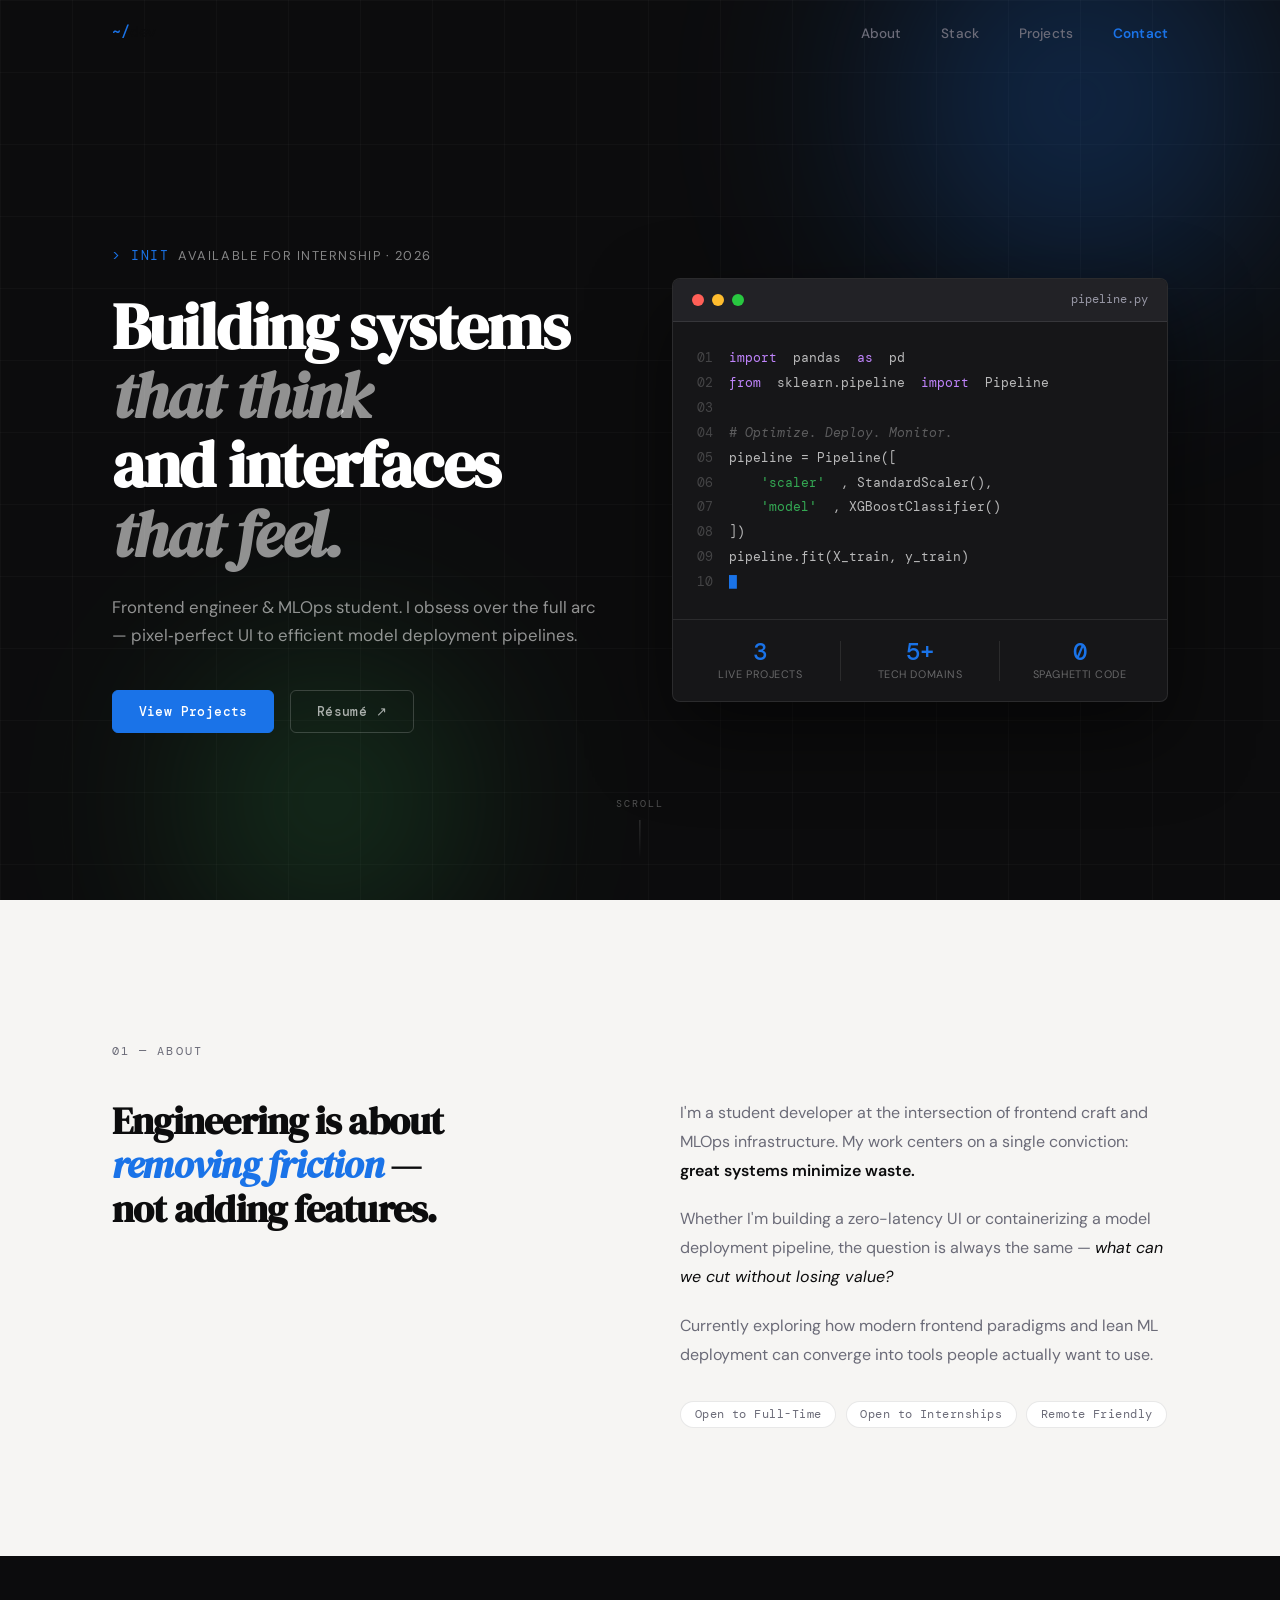
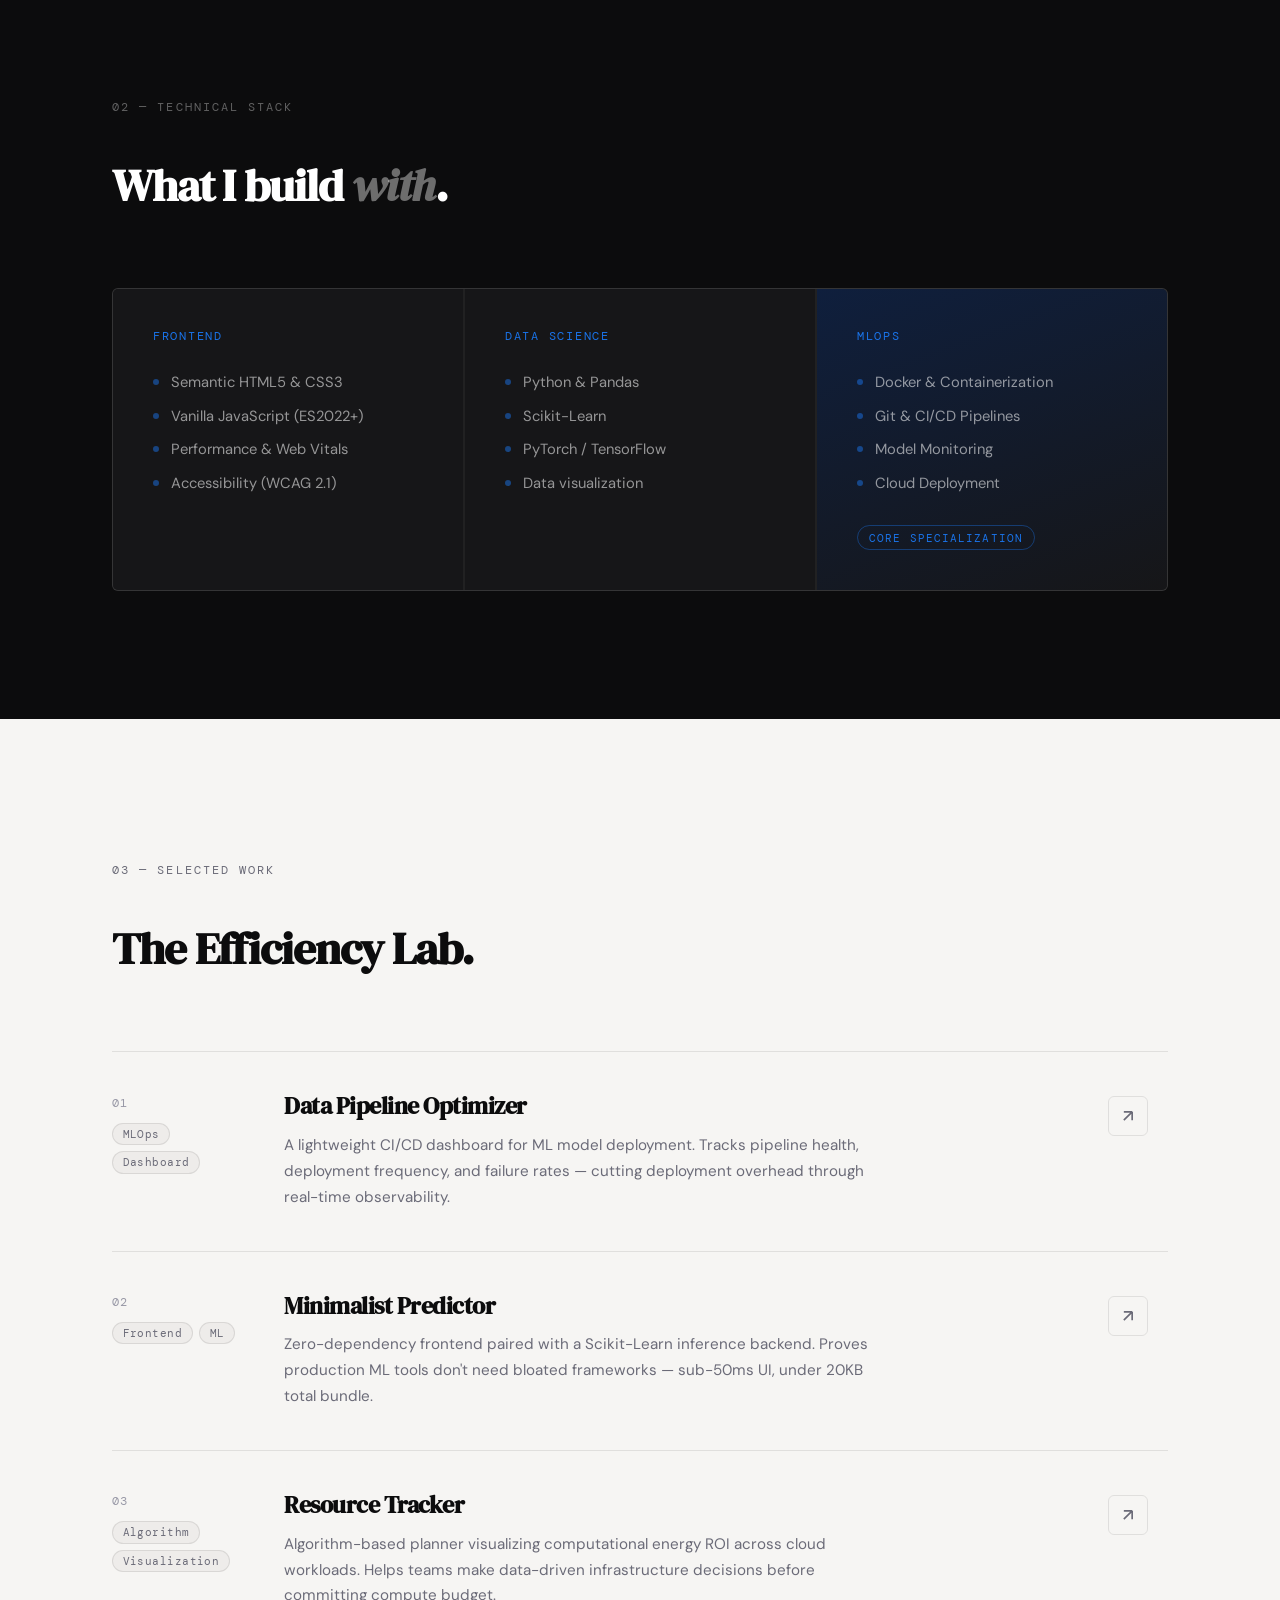
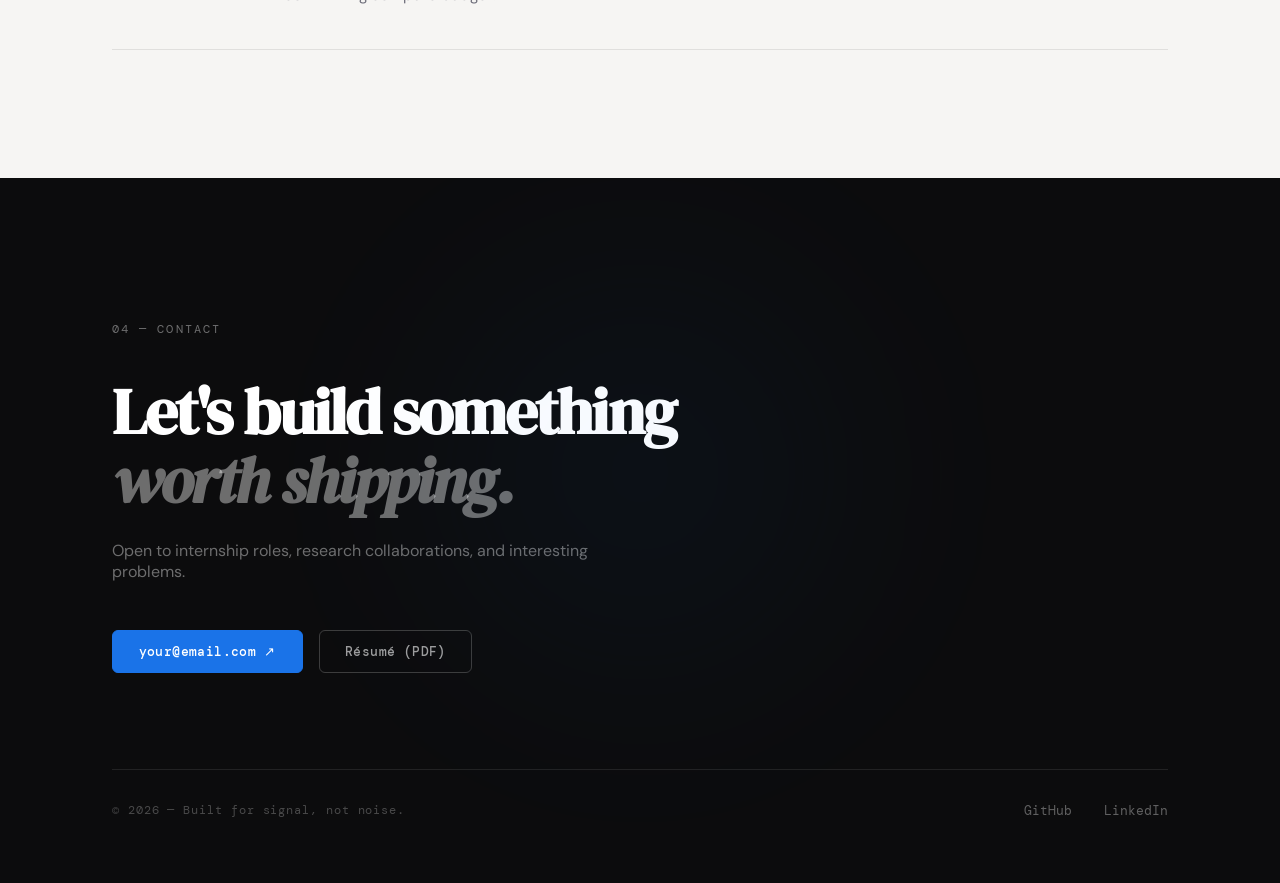
==== index.html @ 53b0d166 "ft: Perosnal PortFolio" ====
<!DOCTYPE html>
<html lang="en">
<head>
    <meta charset="UTF-8">
    <meta name="viewport" content="width=device-width, initial-scale=1.0">
    <title>Portfolio — Frontend & MLOps Engineer</title>
    <link rel="preconnect" href="https://fonts.googleapis.com">
    <link rel="preconnect" href="https://fonts.gstatic.com" crossorigin>
    <link href="https://fonts.googleapis.com/css2?family=DM+Serif+Display:ital@0;1&family=DM+Mono:wght@300;400;500&family=DM+Sans:wght@300;400;500;600&display=swap" rel="stylesheet">
    <link rel="stylesheet" href="portfolio.css">
</head>
<body>

    <!-- NAV -->
    <nav id="nav">
        <div class="nav-inner">
            <a href="#home" class="nav-logo"><span class="mono">~/</span>dev</a>
            <ul class="nav-links">
                <li><a href="#about" class="nav-link">About</a></li>
                <li><a href="#stack" class="nav-link">Stack</a></li>
                <li><a href="#projects" class="nav-link">Projects</a></li>
                <li><a href="#contact" class="nav-link cta-link">Contact</a></li>
            </ul>
            <button class="burger" id="burger" aria-label="Menu">
                <span></span><span></span>
            </button>
        </div>
    </nav>

    <!-- HERO -->
    <section id="home" class="hero">
        <div class="hero-bg">
            <div class="grid-overlay"></div>
            <div class="blob blob-1"></div>
            <div class="blob blob-2"></div>
        </div>

        <div class="hero-inner">
            <div class="hero-text">
                <p class="hero-eyebrow fade-up" style="--delay:0s"><span class="mono accent">&gt; init</span> &nbsp;Available for internship · 2026</p>
                <h1 class="hero-title fade-up" style="--delay:.1s">
                    Building systems<br>
                    <em>that think</em><br>
                    and interfaces<br>
                    <em>that feel.</em>
                </h1>
                <p class="hero-sub fade-up" style="--delay:.22s">
                    Frontend engineer & MLOps student. I obsess over the full arc — pixel‑perfect UI to efficient model deployment pipelines.
                </p>
                <div class="hero-actions fade-up" style="--delay:.34s">
                    <a href="#projects" class="btn-primary">View Projects</a>
                    <a href="resume.pdf" class="btn-ghost" target="_blank">Résumé ↗</a>
                </div>
            </div>

            <div class="hero-card fade-up" style="--delay:.28s">
                <div class="terminal">
                    <div class="terminal-bar">
                        <span class="dot red"></span>
                        <span class="dot yellow"></span>
                        <span class="dot green"></span>
                        <span class="terminal-title mono">pipeline.py</span>
                    </div>
                    <div class="terminal-body mono" id="terminal-body">
                        <div class="t-line"><span class="t-dim">01</span> <span class="t-kw">import</span> pandas <span class="t-kw">as</span> pd</div>
                        <div class="t-line"><span class="t-dim">02</span> <span class="t-kw">from</span> sklearn.pipeline <span class="t-kw">import</span> Pipeline</div>
                        <div class="t-line"><span class="t-dim">03</span> </div>
                        <div class="t-line"><span class="t-dim">04</span> <span class="t-comment"># Optimize. Deploy. Monitor.</span></div>
                        <div class="t-line"><span class="t-dim">05</span> pipeline = Pipeline([</div>
                        <div class="t-line"><span class="t-dim">06</span> &nbsp;&nbsp;<span class="t-str">'scaler'</span>, StandardScaler(),</div>
                        <div class="t-line"><span class="t-dim">07</span> &nbsp;&nbsp;<span class="t-str">'model'</span>, XGBoostClassifier()</div>
                        <div class="t-line"><span class="t-dim">08</span> ])</div>
                        <div class="t-line"><span class="t-dim">09</span> pipeline.fit(X_train, y_train)</div>
                        <div class="t-line t-cursor"><span class="t-dim">10</span> <span class="cursor-block">█</span></div>
                    </div>
                </div>

                <div class="stat-strip">
                    <div class="stat">
                        <span class="stat-n accent mono">3</span>
                        <span class="stat-l">Live Projects</span>
                    </div>
                    <div class="stat-div"></div>
                    <div class="stat">
                        <span class="stat-n accent mono">5+</span>
                        <span class="stat-l">Tech Domains</span>
                    </div>
                    <div class="stat-div"></div>
                    <div class="stat">
                        <span class="stat-n accent mono">0</span>
                        <span class="stat-l">Spaghetti Code</span>
                    </div>
                </div>
            </div>
        </div>

        <div class="scroll-cue">
            <span class="mono">scroll</span>
            <div class="scroll-line"></div>
        </div>
    </section>

    <!-- ABOUT -->
    <section id="about" class="about">
        <div class="container">
            <div class="section-label mono">01 &mdash; about</div>
            <div class="about-grid">
                <div class="about-headline">
                    <h2>Engineering is about<br><em>removing friction</em> —<br>not adding features.</h2>
                </div>
                <div class="about-body">
                    <p>
                        I'm a student developer at the intersection of frontend craft and MLOps infrastructure. My work centers on a single conviction: <strong>great systems minimize waste.</strong>
                    </p>
                    <p>
                        Whether I'm building a zero-latency UI or containerizing a model deployment pipeline, the question is always the same — <em>what can we cut without losing value?</em>
                    </p>
                    <p>
                        Currently exploring how modern frontend paradigms and lean ML deployment can converge into tools people actually want to use.
                    </p>
                    <div class="about-tags">
                        <span class="chip">Open to Full-Time</span>
                        <span class="chip">Open to Internships</span>
                        <span class="chip">Remote Friendly</span>
                    </div>
                </div>
            </div>
        </div>
    </section>

    <!-- STACK -->
    <section id="stack" class="stack-section">
        <div class="container">
            <div class="section-label mono">02 &mdash; technical stack</div>
            <h2 class="section-title">What I build <em>with</em>.</h2>

            <div class="stack-grid">

                <div class="stack-col">
                    <div class="stack-header mono">Frontend</div>
                    <ul class="stack-list">
                        <li><span class="stack-dot"></span>Semantic HTML5 &amp; CSS3</li>
                        <li><span class="stack-dot"></span>Vanilla JavaScript (ES2022+)</li>
                        <li><span class="stack-dot"></span>Performance &amp; Web Vitals</li>
                        <li><span class="stack-dot"></span>Accessibility (WCAG 2.1)</li>
                    </ul>
                </div>

                <div class="stack-col">
                    <div class="stack-header mono">Data Science</div>
                    <ul class="stack-list">
                        <li><span class="stack-dot"></span>Python &amp; Pandas</li>
                        <li><span class="stack-dot"></span>Scikit-Learn</li>
                        <li><span class="stack-dot"></span>PyTorch / TensorFlow</li>
                        <li><span class="stack-dot"></span>Data visualization</li>
                    </ul>
                </div>

                <div class="stack-col stack-col--featured">
                    <div class="stack-header mono">MLOps</div>
                    <ul class="stack-list">
                        <li><span class="stack-dot"></span>Docker &amp; Containerization</li>
                        <li><span class="stack-dot"></span>Git &amp; CI/CD Pipelines</li>
                        <li><span class="stack-dot"></span>Model Monitoring</li>
                        <li><span class="stack-dot"></span>Cloud Deployment</li>
                    </ul>
                    <div class="stack-badge mono">Core Specialization</div>
                </div>

            </div>
        </div>
    </section>

    <!-- PROJECTS -->
    <section id="projects" class="projects-section">
        <div class="container">
            <div class="section-label mono">03 &mdash; selected work</div>
            <h2 class="section-title">The Efficiency Lab.</h2>

            <div class="projects-list">

                <article class="project-row" data-index="01">
                    <div class="project-meta">
                        <span class="project-num mono">01</span>
                        <div class="project-tags">
                            <span class="ptag">MLOps</span>
                            <span class="ptag">Dashboard</span>
                        </div>
                    </div>
                    <div class="project-body">
                        <h3>Data Pipeline Optimizer</h3>
                        <p>A lightweight CI/CD dashboard for ML model deployment. Tracks pipeline health, deployment frequency, and failure rates — cutting deployment overhead through real-time observability.</p>
                    </div>
                    <div class="project-links">
                        <a href="#" class="project-link" aria-label="View project">
                            <svg width="20" height="20" viewBox="0 0 24 24" fill="none" stroke="currentColor" stroke-width="2"><path d="M7 17L17 7M17 7H7M17 7V17"/></svg>
                        </a>
                    </div>
                </article>

                <article class="project-row" data-index="02">
                    <div class="project-meta">
                        <span class="project-num mono">02</span>
                        <div class="project-tags">
                            <span class="ptag">Frontend</span>
                            <span class="ptag">ML</span>
                        </div>
                    </div>
                    <div class="project-body">
                        <h3>Minimalist Predictor</h3>
                        <p>Zero-dependency frontend paired with a Scikit-Learn inference backend. Proves production ML tools don't need bloated frameworks — sub-50ms UI, under 20KB total bundle.</p>
                    </div>
                    <div class="project-links">
                        <a href="#" class="project-link" aria-label="View project">
                            <svg width="20" height="20" viewBox="0 0 24 24" fill="none" stroke="currentColor" stroke-width="2"><path d="M7 17L17 7M17 7H7M17 7V17"/></svg>
                        </a>
                    </div>
                </article>

                <article class="project-row" data-index="03">
                    <div class="project-meta">
                        <span class="project-num mono">03</span>
                        <div class="project-tags">
                            <span class="ptag">Algorithm</span>
                            <span class="ptag">Visualization</span>
                        </div>
                    </div>
                    <div class="project-body">
                        <h3>Resource Tracker</h3>
                        <p>Algorithm-based planner visualizing computational energy ROI across cloud workloads. Helps teams make data-driven infrastructure decisions before committing compute budget.</p>
                    </div>
                    <div class="project-links">
                        <a href="#" class="project-link" aria-label="View project">
                            <svg width="20" height="20" viewBox="0 0 24 24" fill="none" stroke="currentColor" stroke-width="2"><path d="M7 17L17 7M17 7H7M17 7V17"/></svg>
                        </a>
                    </div>
                </article>

            </div>
        </div>
    </section>

    <!-- CONTACT / FOOTER -->
    <footer id="contact" class="contact-section">
        <div class="contact-inner">
            <div class="contact-bg">
                <div class="blob blob-3"></div>
            </div>
            <div class="section-label mono" style="color: rgba(255,255,255,.4)">04 &mdash; contact</div>
            <h2 class="contact-title">Let's build something<br><em>worth shipping.</em></h2>
            <p class="contact-sub">Open to internship roles, research collaborations, and interesting problems.</p>
            <div class="contact-actions">
                <a href="mailto:your@email.com" class="btn-primary">your@email.com ↗</a>
                <a href="resume.pdf" target="_blank" class="btn-ghost-light">Résumé (PDF)</a>
            </div>
            <div class="footer-bar">
                <span class="mono footer-copy">&copy; 2026 — Built for signal, not noise.</span>
                <div class="social-links">
                    <a href="#" class="social-link">GitHub</a>
                    <a href="#" class="social-link">LinkedIn</a>
                </div>
            </div>
        </div>
    </footer>

    <script src="portfolio.js"></script>
</body>
</html>
---- portfolio.css ----
/* =============================================
   PORTFOLIO.CSS — Google Internship Grade
   DM Serif Display + DM Mono + DM Sans
   Dark/Light split · Precision Accents
   ============================================= */

@import url('https://fonts.googleapis.com/css2?family=DM+Serif+Display:ital@0;1&family=DM+Mono:wght@300;400;500&family=DM+Sans:wght@300;400;500;600&display=swap');

/* ---- TOKENS ---- */
:root {
    --ink:        #0c0c0d;
    --ink-2:      #161618;
    --ink-3:      #222226;
    --muted:      #6b6b78;
    --muted-2:    #9898a6;
    --paper:      #f6f5f3;
    --paper-2:    #eeecea;
    --white:      #ffffff;
    --accent:     #1a73e8;   /* Google Blue */
    --accent-dim: rgba(26, 115, 232, .12);
    --accent-2:   #34a853;   /* Google Green — secondary */
    --border:     rgba(0,0,0,.09);
    --border-d:   rgba(255,255,255,.09);

    --sans:  'DM Sans', sans-serif;
    --serif: 'DM Serif Display', serif;
    --mono:  'DM Mono', monospace;

    --ease: cubic-bezier(0.22, 1, 0.36, 1);
    --r: 6px;
}

/* ---- RESET ---- */
*, *::before, *::after { margin:0; padding:0; box-sizing:border-box; }
html { scroll-behavior: smooth; font-size: 16px; }
body {
    font-family: var(--sans);
    background: var(--paper);
    color: var(--ink);
    -webkit-font-smoothing: antialiased;
    overflow-x: hidden;
}
a { text-decoration: none; color: inherit; }
ul { list-style: none; }
img { display: block; max-width: 100%; }

/* ---- UTILS ---- */
.mono { font-family: var(--mono); }
.accent { color: var(--accent); }
.container {
    max-width: 1120px;
    margin: 0 auto;
    padding: 0 2rem;
}
.section-label {
    font-size: .72rem;
    letter-spacing: .18em;
    text-transform: uppercase;
    color: var(--muted);
    margin-bottom: 2.5rem;
}

/* ---- FADE-UP ANIMATION ---- */
.fade-up {
    opacity: 0;
    transform: translateY(28px);
    animation: fadeUp .7s var(--ease) forwards;
    animation-delay: var(--delay, 0s);
}
@keyframes fadeUp {
    to { opacity: 1; transform: translateY(0); }
}

/* ---- NAV ---- */
#nav {
    position: fixed;
    top: 0; left: 0; right: 0;
    z-index: 200;
    transition: background .3s var(--ease), box-shadow .3s var(--ease);
}
#nav.scrolled {
    background: rgba(246, 245, 243, .92);
    backdrop-filter: blur(14px);
    -webkit-backdrop-filter: blur(14px);
    box-shadow: 0 1px 0 var(--border);
}
.nav-inner {
    max-width: 1120px;
    margin: 0 auto;
    padding: 0 2rem;
    height: 64px;
    display: flex;
    align-items: center;
    justify-content: space-between;
}
.nav-logo {
    font-family: var(--mono);
    font-size: .95rem;
    font-weight: 500;
    color: var(--ink);
    letter-spacing: -.01em;
}
.nav-logo .mono { color: var(--accent); }
.nav-links {
    display: flex;
    gap: 2.5rem;
    align-items: center;
}
.nav-link {
    font-size: .85rem;
    font-weight: 500;
    color: var(--muted);
    letter-spacing: .01em;
    transition: color .25s;
    position: relative;
}
.nav-link::after {
    content: '';
    position: absolute;
    bottom: -3px; left: 0;
    width: 0; height: 1.5px;
    background: var(--accent);
    transition: width .3s var(--ease);
}
.nav-link:hover { color: var(--ink); }
.nav-link:hover::after { width: 100%; }
.cta-link {
    color: var(--accent) !important;
    font-weight: 600;
}
.burger {
    display: none;
    flex-direction: column;
    gap: 5px;
    background: none;
    border: none;
    cursor: pointer;
    padding: 4px;
}
.burger span {
    display: block;
    width: 22px;
    height: 2px;
    background: var(--ink);
    border-radius: 2px;
    transition: all .3s var(--ease);
}

/* ---- HERO ---- */
.hero {
    position: relative;
    min-height: 100vh;
    background: var(--ink);
    color: var(--white);
    display: flex;
    flex-direction: column;
    justify-content: center;
    overflow: hidden;
    padding-top: 64px;
}
.hero-bg {
    position: absolute;
    inset: 0;
    pointer-events: none;
    overflow: hidden;
}
.grid-overlay {
    position: absolute;
    inset: 0;
    background-image:
        linear-gradient(rgba(255,255,255,.025) 1px, transparent 1px),
        linear-gradient(90deg, rgba(255,255,255,.025) 1px, transparent 1px);
    background-size: 72px 72px;
}
.blob {
    position: absolute;
    border-radius: 50%;
    filter: blur(90px);
    opacity: .35;
}
.blob-1 {
    width: 600px; height: 600px;
    background: radial-gradient(circle, #1a73e8 0%, transparent 70%);
    top: -200px; right: -100px;
    animation: drift 12s ease-in-out infinite alternate;
}
.blob-2 {
    width: 400px; height: 400px;
    background: radial-gradient(circle, #34a853 0%, transparent 70%);
    bottom: -100px; left: 10%;
    animation: drift 9s ease-in-out infinite alternate-reverse;
}
@keyframes drift {
    from { transform: translate(0, 0) scale(1); }
    to   { transform: translate(30px, -40px) scale(1.08); }
}

.hero-inner {
    position: relative;
    z-index: 2;
    max-width: 1120px;
    margin: 0 auto;
    padding: 5rem 2rem 4rem;
    display: grid;
    grid-template-columns: 1fr 1fr;
    gap: 4rem;
    align-items: center;
}
.hero-eyebrow {
    font-size: .8rem;
    letter-spacing: .12em;
    color: rgba(255,255,255,.5);
    margin-bottom: 1.75rem;
    text-transform: uppercase;
}
.hero-eyebrow .accent { color: var(--accent); }
.hero-title {
    font-family: var(--serif);
    font-size: clamp(2.6rem, 5vw, 4.2rem);
    line-height: 1.08;
    margin-bottom: 1.5rem;
    letter-spacing: -.02em;
}
.hero-title em {
    font-style: italic;
    color: rgba(255,255,255,.55);
}
.hero-sub {
    font-size: 1.05rem;
    color: rgba(255,255,255,.55);
    line-height: 1.7;
    max-width: 46ch;
    margin-bottom: 2.5rem;
}
.hero-actions {
    display: flex;
    gap: 1rem;
    align-items: center;
    flex-wrap: wrap;
}

/* ---- TERMINAL CARD ---- */
.hero-card {
    background: var(--ink-2);
    border: 1px solid var(--border-d);
    border-radius: calc(var(--r) + 2px);
    overflow: hidden;
    box-shadow: 0 32px 80px rgba(0,0,0,.5);
}
.terminal { }
.terminal-bar {
    display: flex;
    align-items: center;
    gap: .5rem;
    padding: .85rem 1.2rem;
    background: var(--ink-3);
    border-bottom: 1px solid var(--border-d);
}
.dot {
    width: 12px; height: 12px;
    border-radius: 50%;
}
.dot.red    { background: #ff5f57; }
.dot.yellow { background: #febc2e; }
.dot.green  { background: #28c840; }
.terminal-title {
    margin-left: auto;
    font-size: .72rem;
    color: var(--muted-2);
}
.terminal-body {
    padding: 1.5rem;
    font-size: .82rem;
    line-height: 1.9;
    color: rgba(255,255,255,.7);
}
.t-line { display: flex; gap: 1rem; }
.t-dim   { color: rgba(255,255,255,.2); user-select: none; min-width: 1.5ch; }
.t-kw    { color: #c084fc; }
.t-str   { color: var(--accent-2); }
.t-comment { color: rgba(255,255,255,.3); font-style: italic; }
.cursor-block {
    display: inline-block;
    color: var(--accent);
    animation: blink .9s step-end infinite;
}
@keyframes blink { 50% { opacity: 0; } }

.stat-strip {
    display: flex;
    align-items: center;
    padding: 1.25rem 1.5rem;
    border-top: 1px solid var(--border-d);
    gap: 1rem;
}
.stat {
    display: flex;
    flex-direction: column;
    gap: .2rem;
    flex: 1;
    text-align: center;
}
.stat-n {
    font-size: 1.5rem;
    font-weight: 500;
    line-height: 1;
}
.stat-l {
    font-size: .68rem;
    color: rgba(255,255,255,.35);
    letter-spacing: .05em;
    text-transform: uppercase;
}
.stat-div {
    width: 1px;
    height: 2.5rem;
    background: var(--border-d);
}

/* ---- SCROLL CUE ---- */
.scroll-cue {
    position: absolute;
    bottom: 2.5rem;
    left: 50%;
    transform: translateX(-50%);
    z-index: 2;
    display: flex;
    flex-direction: column;
    align-items: center;
    gap: .6rem;
    opacity: .4;
    animation: fadeIn 1.5s 1.5s both;
}
@keyframes fadeIn { from { opacity: 0; } to { opacity: .4; } }
.scroll-cue span {
    font-size: .65rem;
    letter-spacing: .18em;
    text-transform: uppercase;
    color: rgba(255,255,255,.7);
}
.scroll-line {
    width: 1px;
    height: 40px;
    background: linear-gradient(to bottom, rgba(255,255,255,.5), transparent);
    animation: scrollPulse 2s ease-in-out infinite;
}
@keyframes scrollPulse {
    0%, 100% { transform: scaleY(1); opacity: .6; }
    50% { transform: scaleY(.6); opacity: .2; }
}

/* ---- BUTTONS ---- */
.btn-primary {
    display: inline-flex;
    align-items: center;
    gap: .4rem;
    font-family: var(--mono);
    font-size: .82rem;
    font-weight: 500;
    letter-spacing: .03em;
    padding: .75rem 1.6rem;
    background: var(--accent);
    color: var(--white);
    border-radius: var(--r);
    border: 1.5px solid var(--accent);
    transition: background .25s, transform .2s var(--ease), box-shadow .25s;
    cursor: pointer;
}
.btn-primary:hover {
    background: #1558c0;
    border-color: #1558c0;
    transform: translateY(-1px);
    box-shadow: 0 8px 24px rgba(26, 115, 232, .35);
}
.btn-ghost {
    display: inline-flex;
    align-items: center;
    gap: .4rem;
    font-family: var(--mono);
    font-size: .82rem;
    font-weight: 500;
    letter-spacing: .03em;
    padding: .75rem 1.6rem;
    background: transparent;
    color: rgba(255,255,255,.65);
    border-radius: var(--r);
    border: 1.5px solid rgba(255,255,255,.18);
    transition: color .25s, border-color .25s, transform .2s var(--ease);
    cursor: pointer;
}
.btn-ghost:hover {
    color: var(--white);
    border-color: rgba(255,255,255,.5);
    transform: translateY(-1px);
}
.btn-ghost-light {
    display: inline-flex;
    align-items: center;
    gap: .4rem;
    font-family: var(--mono);
    font-size: .82rem;
    font-weight: 500;
    letter-spacing: .03em;
    padding: .75rem 1.6rem;
    background: transparent;
    color: rgba(255,255,255,.6);
    border-radius: var(--r);
    border: 1.5px solid rgba(255,255,255,.2);
    transition: color .25s, border-color .25s, transform .2s;
}
.btn-ghost-light:hover {
    color: var(--white);
    border-color: rgba(255,255,255,.5);
    transform: translateY(-1px);
}

/* ---- ABOUT ---- */
.about {
    background: var(--paper);
    padding: 9rem 0 8rem;
}
.about-grid {
    display: grid;
    grid-template-columns: 1fr 1fr;
    gap: 5rem;
    align-items: start;
}
.about-headline h2 {
    font-family: var(--serif);
    font-size: clamp(1.9rem, 3vw, 2.8rem);
    line-height: 1.15;
    letter-spacing: -.02em;
    color: var(--ink);
}
.about-headline h2 em {
    font-style: italic;
    color: var(--accent);
}
.about-body p {
    font-size: 1rem;
    color: var(--muted);
    line-height: 1.8;
    margin-bottom: 1.25rem;
    max-width: 52ch;
}
.about-body p strong { color: var(--ink); font-weight: 600; }
.about-body p em { font-style: italic; color: var(--ink); }
.about-tags {
    display: flex;
    gap: .6rem;
    flex-wrap: wrap;
    margin-top: 2rem;
}
.chip {
    font-family: var(--mono);
    font-size: .72rem;
    letter-spacing: .04em;
    padding: .3rem .85rem;
    border: 1px solid var(--border);
    border-radius: 100px;
    color: var(--muted);
    background: var(--white);
    transition: border-color .25s, color .25s;
}
.chip:hover {
    border-color: var(--accent);
    color: var(--accent);
}

/* ---- STACK ---- */
.stack-section {
    background: var(--ink);
    color: var(--white);
    padding: 9rem 0 8rem;
}
.stack-section .section-label { color: rgba(255,255,255,.35); }
.section-title {
    font-family: var(--serif);
    font-size: clamp(2rem, 3.5vw, 3rem);
    letter-spacing: -.025em;
    margin-bottom: 4.5rem;
    color: var(--white);
}
.section-title em {
    font-style: italic;
    color: rgba(255,255,255,.4);
}
.stack-grid {
    display: grid;
    grid-template-columns: repeat(3, 1fr);
    gap: 2px;
    background: var(--border-d);
    border: 1px solid var(--border-d);
    border-radius: var(--r);
    overflow: hidden;
}
.stack-col {
    background: var(--ink-2);
    padding: 2.5rem;
    position: relative;
    transition: background .25s;
}
.stack-col:hover { background: #1e1e22; }
.stack-col--featured {
    background: linear-gradient(160deg, #0f1f3d 0%, var(--ink-2) 100%);
}
.stack-col--featured:hover { background: linear-gradient(160deg, #122348 0%, #1a1a20 100%); }
.stack-header {
    font-size: .72rem;
    letter-spacing: .15em;
    text-transform: uppercase;
    color: var(--accent);
    margin-bottom: 1.75rem;
}
.stack-list { display: flex; flex-direction: column; gap: .85rem; }
.stack-list li {
    font-size: .92rem;
    color: rgba(255,255,255,.55);
    display: flex;
    align-items: center;
    gap: .75rem;
    transition: color .2s;
}
.stack-col:hover .stack-list li { color: rgba(255,255,255,.75); }
.stack-dot {
    width: 6px; height: 6px;
    border-radius: 50%;
    background: var(--accent);
    flex-shrink: 0;
    opacity: .5;
}
.stack-badge {
    margin-top: 2rem;
    display: inline-block;
    font-size: .68rem;
    letter-spacing: .1em;
    text-transform: uppercase;
    padding: .3rem .7rem;
    border: 1px solid rgba(26, 115, 232, .4);
    border-radius: 100px;
    color: var(--accent);
}

/* ---- PROJECTS ---- */
.projects-section {
    background: var(--paper);
    padding: 9rem 0 8rem;
}
.projects-section .section-title { color: var(--ink); }
.projects-section .section-title em { color: var(--muted-2); }
.projects-list {
    display: flex;
    flex-direction: column;
    border-top: 1px solid var(--border);
}
.project-row {
    display: grid;
    grid-template-columns: 140px 1fr 60px;
    gap: 2rem;
    align-items: start;
    padding: 2.5rem 0;
    border-bottom: 1px solid var(--border);
    transition: background .25s;
    cursor: default;
    position: relative;
}
.project-row::before {
    content: '';
    position: absolute;
    inset: 0 -2rem;
    background: var(--accent-dim);
    opacity: 0;
    border-radius: var(--r);
    transition: opacity .3s;
    pointer-events: none;
}
.project-row:hover::before { opacity: 1; }
.project-meta {
    display: flex;
    flex-direction: column;
    gap: .75rem;
    padding-top: .2rem;
}
.project-num {
    font-size: .72rem;
    letter-spacing: .12em;
    color: var(--muted-2);
}
.project-tags { display: flex; flex-wrap: wrap; gap: .4rem; }
.ptag {
    font-family: var(--mono);
    font-size: .68rem;
    letter-spacing: .04em;
    padding: .2rem .6rem;
    background: var(--paper-2);
    border: 1px solid var(--border);
    border-radius: 100px;
    color: var(--muted);
    transition: border-color .2s, color .2s;
}
.project-row:hover .ptag {
    border-color: rgba(26, 115, 232, .3);
    color: var(--accent);
}
.project-body h3 {
    font-family: var(--serif);
    font-size: 1.5rem;
    letter-spacing: -.02em;
    color: var(--ink);
    margin-bottom: .75rem;
    line-height: 1.2;
    transition: color .2s;
}
.project-row:hover .project-body h3 { color: var(--accent); }
.project-body p {
    font-size: .95rem;
    color: var(--muted);
    line-height: 1.7;
    max-width: 60ch;
}
.project-links {
    display: flex;
    align-items: flex-start;
    padding-top: .25rem;
}
.project-link {
    display: flex;
    align-items: center;
    justify-content: center;
    width: 40px; height: 40px;
    border-radius: var(--r);
    border: 1px solid var(--border);
    color: var(--muted);
    transition: border-color .25s, color .25s, transform .2s var(--ease);
}
.project-link:hover {
    border-color: var(--accent);
    color: var(--accent);
    transform: translate(2px, -2px);
}

/* ---- CONTACT / FOOTER ---- */
.contact-section {
    position: relative;
    background: var(--ink);
    color: var(--white);
    padding: 9rem 0 4rem;
    overflow: hidden;
}
.contact-inner {
    position: relative;
    z-index: 2;
    max-width: 1120px;
    margin: 0 auto;
    padding: 0 2rem;
}
.contact-bg {
    position: absolute;
    inset: 0;
    pointer-events: none;
}
.blob-3 {
    width: 700px; height: 700px;
    background: radial-gradient(circle, rgba(26,115,232,.18) 0%, transparent 65%);
    top: -200px; left: 50%;
    transform: translateX(-50%);
}
.contact-title {
    font-family: var(--serif);
    font-size: clamp(2.5rem, 5vw, 4.5rem);
    letter-spacing: -.03em;
    line-height: 1.08;
    margin-bottom: 1.5rem;
    max-width: 18ch;
}
.contact-title em {
    font-style: italic;
    color: rgba(255,255,255,.4);
}
.contact-sub {
    font-size: 1rem;
    color: rgba(255,255,255,.4);
    margin-bottom: 3rem;
    max-width: 48ch;
}
.contact-actions {
    display: flex;
    gap: 1rem;
    flex-wrap: wrap;
    margin-bottom: 6rem;
}
.footer-bar {
    display: flex;
    align-items: center;
    justify-content: space-between;
    border-top: 1px solid var(--border-d);
    padding-top: 2rem;
    flex-wrap: wrap;
    gap: 1rem;
}
.footer-copy {
    font-size: .72rem;
    letter-spacing: .08em;
    color: rgba(255,255,255,.25);
}
.social-links { display: flex; gap: 2rem; }
.social-link {
    font-size: .82rem;
    color: rgba(255,255,255,.35);
    font-family: var(--mono);
    transition: color .2s;
}
.social-link:hover { color: var(--white); }

/* ---- INTERSECTION OBSERVER REVEAL ---- */
.reveal {
    opacity: 0;
    transform: translateY(30px);
    transition: opacity .7s var(--ease), transform .7s var(--ease);
}
.reveal.visible {
    opacity: 1;
    transform: translateY(0);
}

/* ---- RESPONSIVE ---- */
@media (max-width: 900px) {
    .hero-inner {
        grid-template-columns: 1fr;
        gap: 3rem;
        padding: 4rem 2rem;
    }
    .hero-title { font-size: clamp(2.2rem, 8vw, 3.2rem); }
    .hero-card { max-width: 500px; }
    .about-grid { grid-template-columns: 1fr; gap: 3rem; }
    .stack-grid { grid-template-columns: 1fr; }
    .project-row { grid-template-columns: 1fr; gap: 1rem; }
    .project-links { display: none; }
}
@media (max-width: 620px) {
    .nav-links { display: none; }
    .burger { display: flex; }
    nav ul.open { 
        display: flex; flex-direction: column; 
        position: fixed; inset: 64px 0 0 0;
        background: var(--paper);
        padding: 3rem 2rem;
        gap: 2rem;
        align-items: flex-start;
    }
    .hero-title { font-size: 2.4rem; }
    .contact-actions { flex-direction: column; }
}
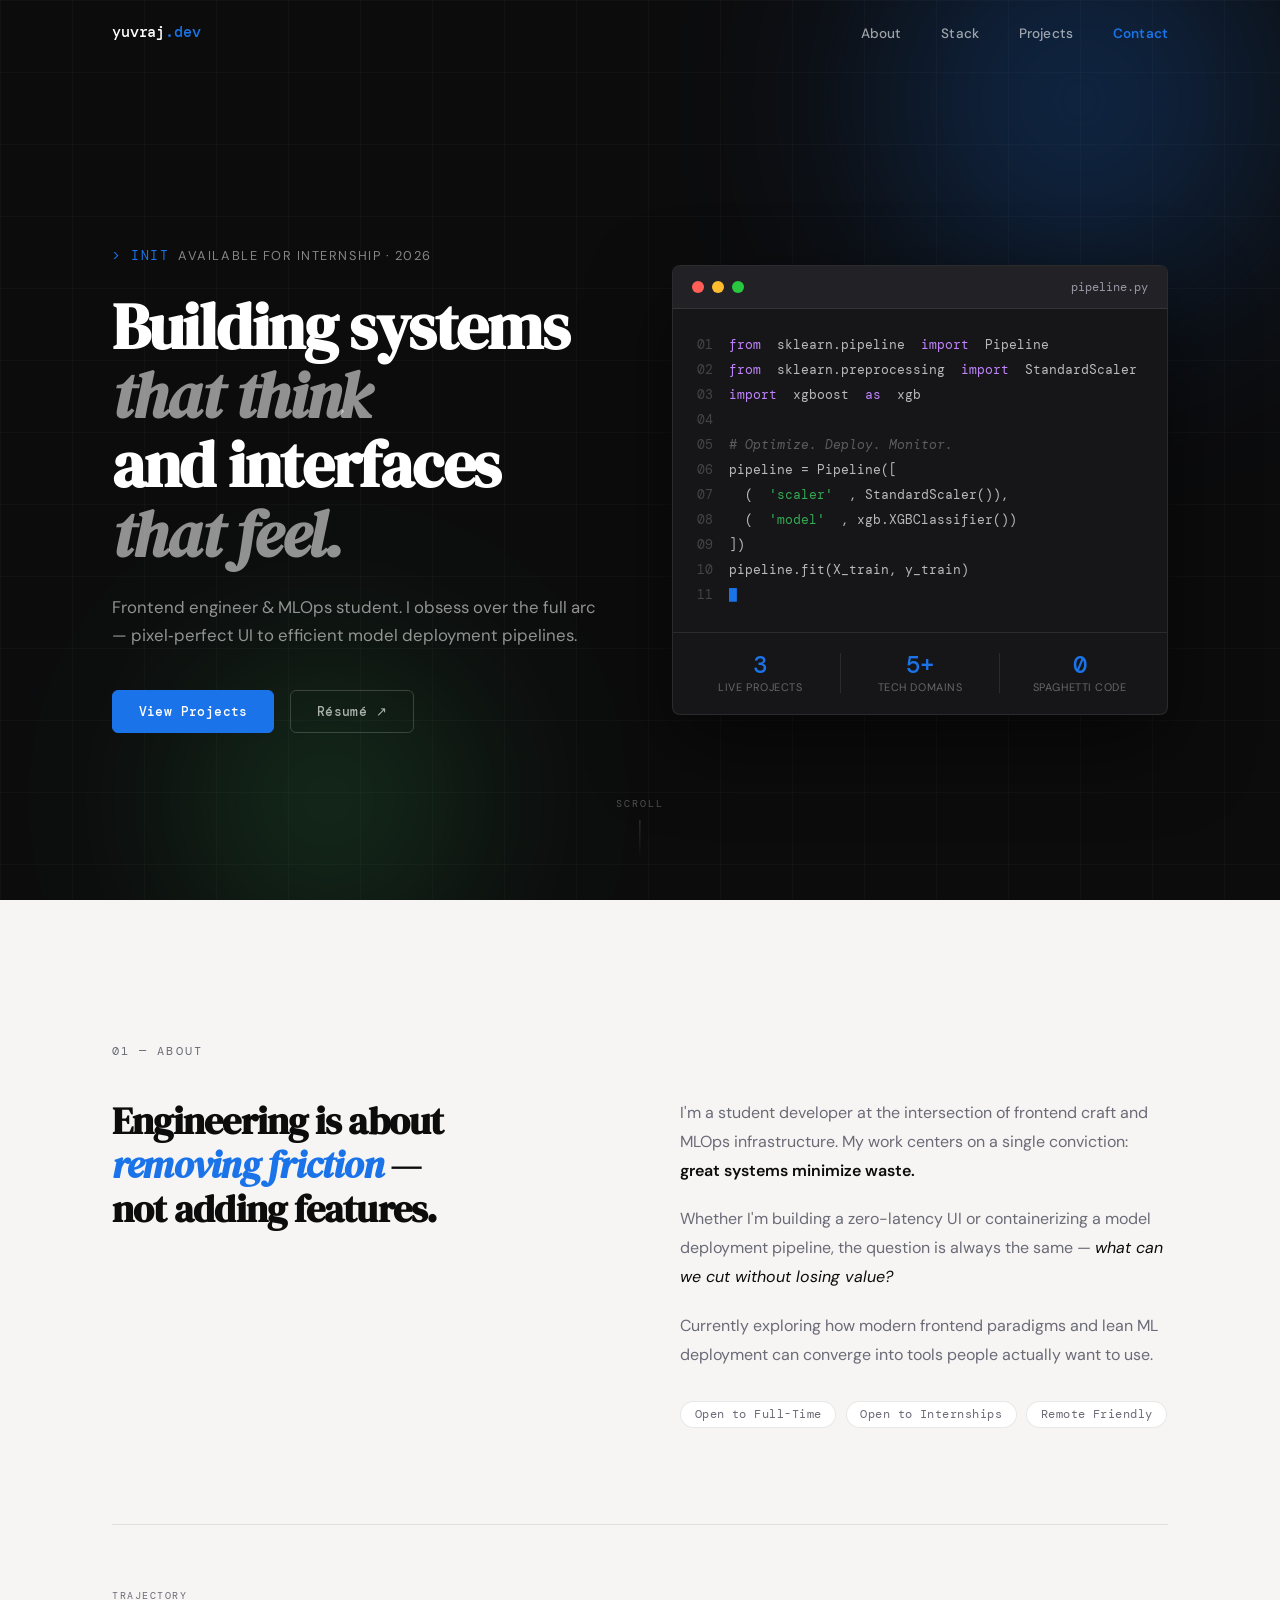
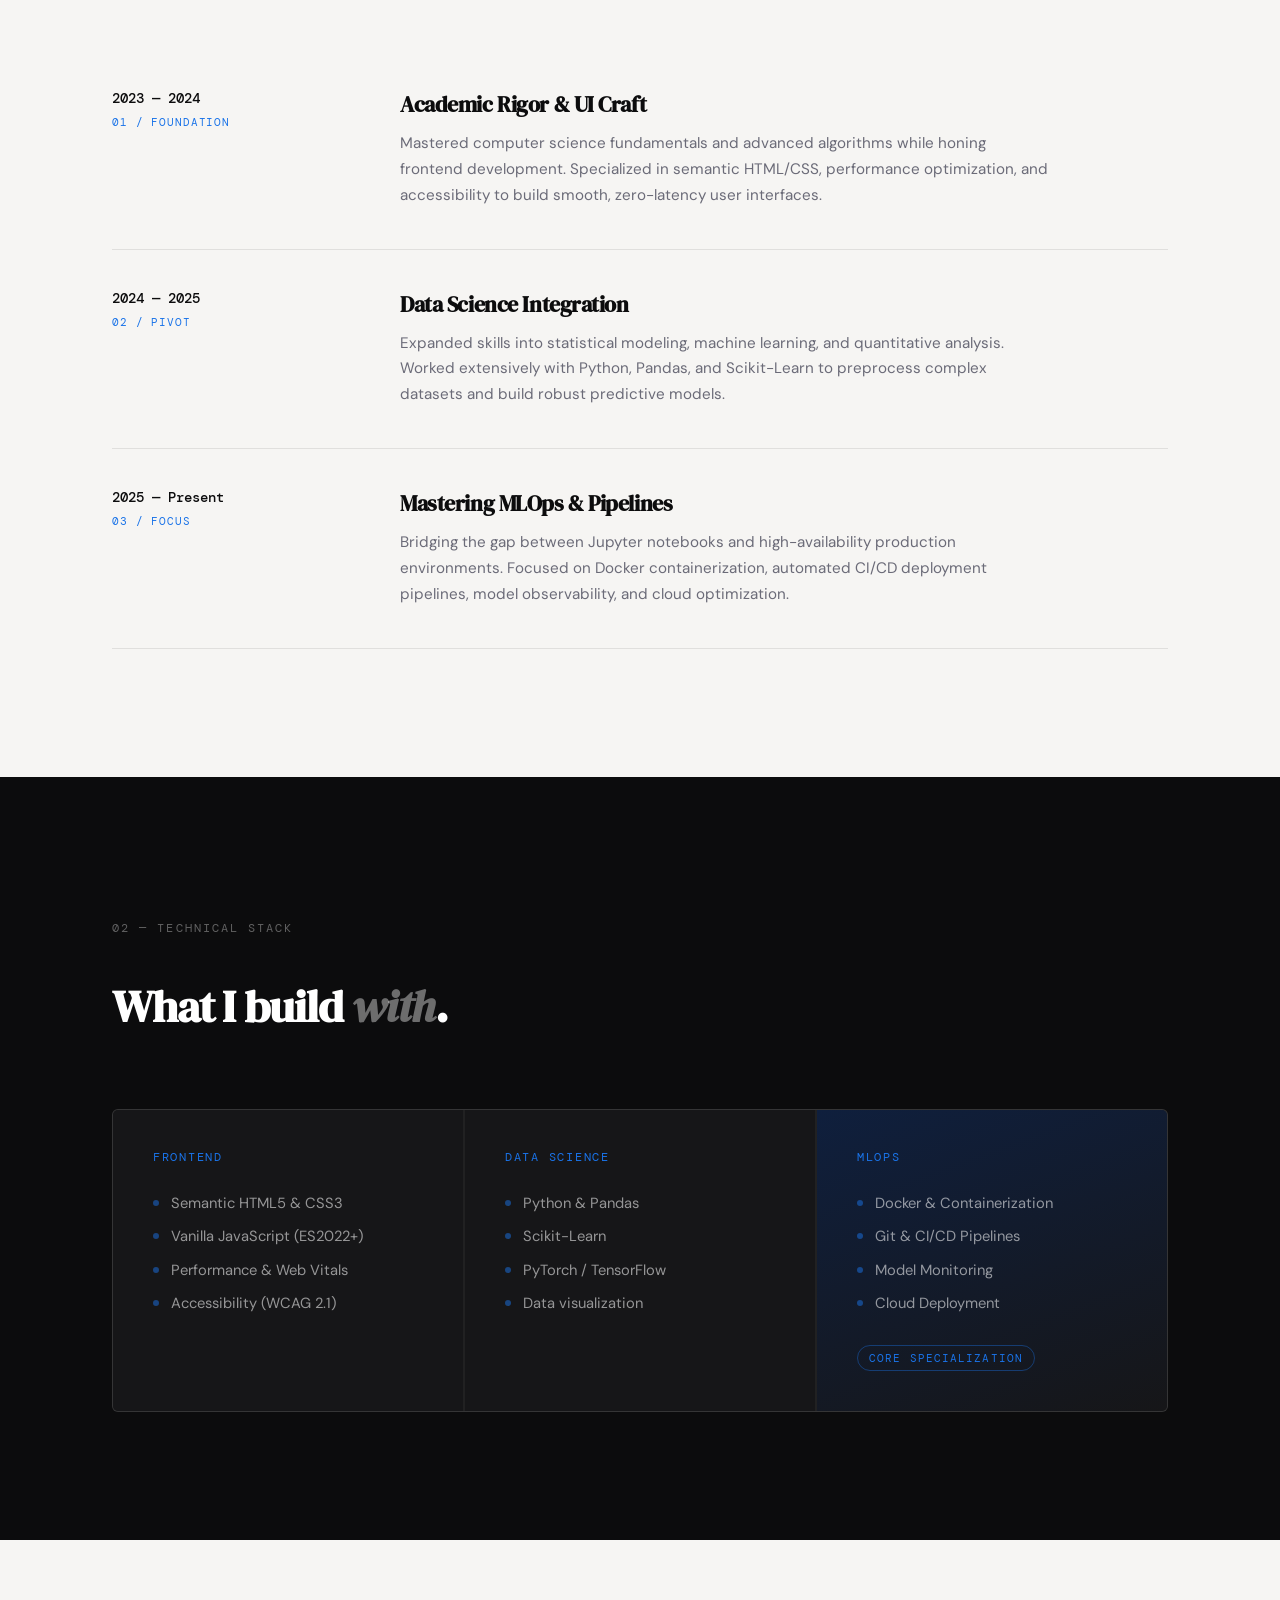
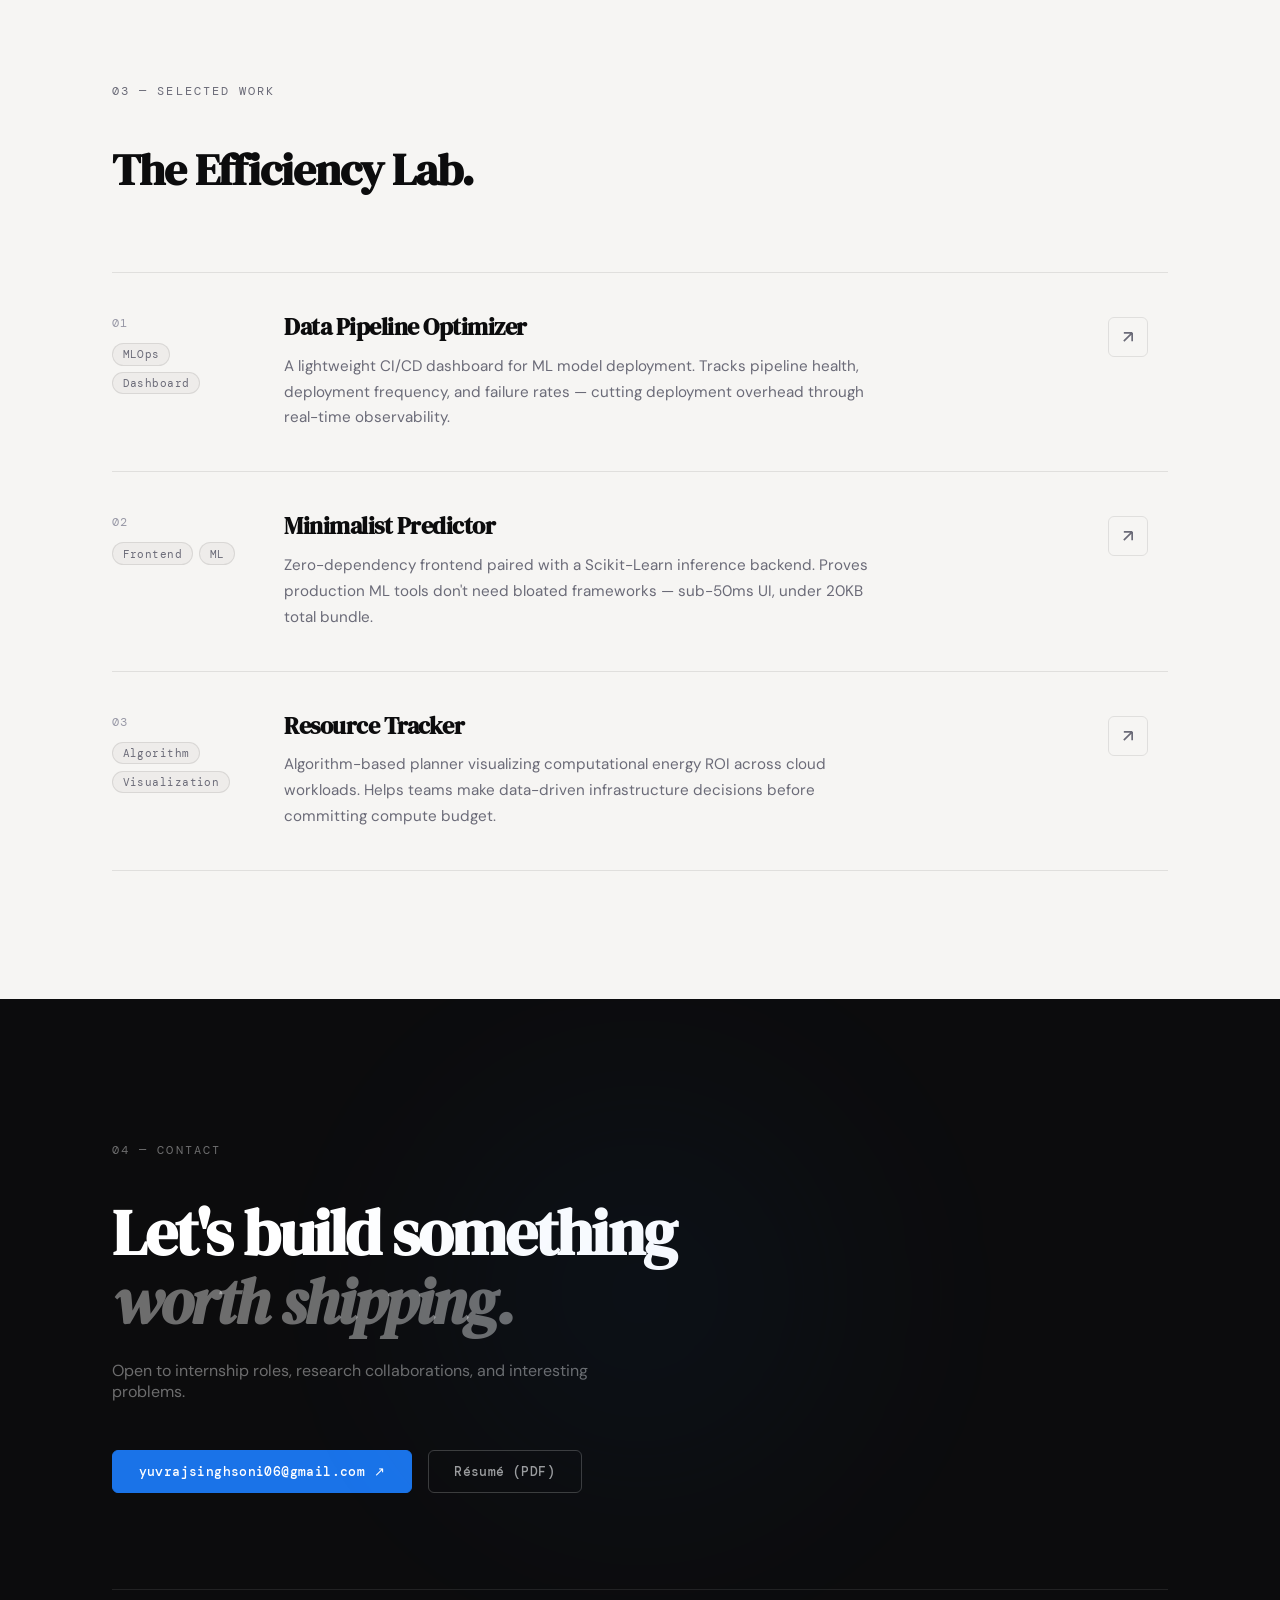
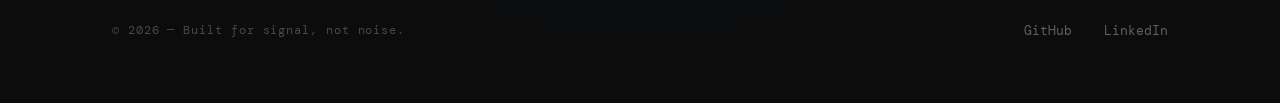
==== commit 00ad7298: "ft: updating the protfolio" ====
--- a/index.html
+++ b/index.html
@@ -3,7 +3,9 @@
 <head>
     <meta charset="UTF-8">
     <meta name="viewport" content="width=device-width, initial-scale=1.0">
-    <title>Portfolio — Frontend & MLOps Engineer</title>
+    <title>Yuvraj Singh Soni — Frontend & MLOps Engineer</title>
+    <meta name="description" content="Portfolio of Yuvraj Singh Soni, a Frontend & MLOps Engineer specializing in building efficient ML pipelines and pixel-perfect user interfaces.">
+    <meta name="author" content="Yuvraj Singh Soni">
     <link rel="preconnect" href="https://fonts.googleapis.com">
     <link rel="preconnect" href="https://fonts.gstatic.com" crossorigin>
     <link href="https://fonts.googleapis.com/css2?family=DM+Serif+Display:ital@0;1&family=DM+Mono:wght@300;400;500&family=DM+Sans:wght@300;400;500;600&display=swap" rel="stylesheet">
@@ -14,7 +16,7 @@
     <!-- NAV -->
     <nav id="nav">
         <div class="nav-inner">
-            <a href="#home" class="nav-logo"><span class="mono">~/</span>dev</a>
+            <a href="#home" class="nav-logo">yuvraj<span class="mono">.dev</span></a>
             <ul class="nav-links">
                 <li><a href="#about" class="nav-link">About</a></li>
                 <li><a href="#stack" class="nav-link">Stack</a></li>
@@ -62,16 +64,17 @@
                         <span class="terminal-title mono">pipeline.py</span>
                     </div>
                     <div class="terminal-body mono" id="terminal-body">
-                        <div class="t-line"><span class="t-dim">01</span> <span class="t-kw">import</span> pandas <span class="t-kw">as</span> pd</div>
-                        <div class="t-line"><span class="t-dim">02</span> <span class="t-kw">from</span> sklearn.pipeline <span class="t-kw">import</span> Pipeline</div>
-                        <div class="t-line"><span class="t-dim">03</span> </div>
-                        <div class="t-line"><span class="t-dim">04</span> <span class="t-comment"># Optimize. Deploy. Monitor.</span></div>
-                        <div class="t-line"><span class="t-dim">05</span> pipeline = Pipeline([</div>
-                        <div class="t-line"><span class="t-dim">06</span> &nbsp;&nbsp;<span class="t-str">'scaler'</span>, StandardScaler(),</div>
-                        <div class="t-line"><span class="t-dim">07</span> &nbsp;&nbsp;<span class="t-str">'model'</span>, XGBoostClassifier()</div>
-                        <div class="t-line"><span class="t-dim">08</span> ])</div>
-                        <div class="t-line"><span class="t-dim">09</span> pipeline.fit(X_train, y_train)</div>
-                        <div class="t-line t-cursor"><span class="t-dim">10</span> <span class="cursor-block">█</span></div>
+                        <div class="t-line"><span class="t-dim">01</span> <span class="t-kw">from</span> sklearn.pipeline <span class="t-kw">import</span> Pipeline</div>
+                        <div class="t-line"><span class="t-dim">02</span> <span class="t-kw">from</span> sklearn.preprocessing <span class="t-kw">import</span> StandardScaler</div>
+                        <div class="t-line"><span class="t-dim">03</span> <span class="t-kw">import</span> xgboost <span class="t-kw">as</span> xgb</div>
+                        <div class="t-line"><span class="t-dim">04</span> </div>
+                        <div class="t-line"><span class="t-dim">05</span> <span class="t-comment"># Optimize. Deploy. Monitor.</span></div>
+                        <div class="t-line"><span class="t-dim">06</span> pipeline = Pipeline([</div>
+                        <div class="t-line"><span class="t-dim">07</span> &nbsp;&nbsp;(<span class="t-str">'scaler'</span>, StandardScaler()),</div>
+                        <div class="t-line"><span class="t-dim">08</span> &nbsp;&nbsp;(<span class="t-str">'model'</span>, xgb.XGBClassifier())</div>
+                        <div class="t-line"><span class="t-dim">09</span> ])</div>
+                        <div class="t-line"><span class="t-dim">10</span> pipeline.fit(X_train, y_train)</div>
+                        <div class="t-line t-cursor"><span class="t-dim">11</span> <span class="cursor-block">█</span></div>
                     </div>
                 </div>
 
@@ -125,6 +128,43 @@
                     </div>
                 </div>
             </div>
+
+            <!-- TRAJECTORY TIMELINE -->
+            <div class="trajectory-wrapper">
+                <div class="section-label-sub mono">trajectory</div>
+                <div class="timeline">
+                    <div class="timeline-item">
+                        <div class="timeline-meta">
+                            <span class="timeline-date mono">2023 &mdash; 2024</span>
+                            <span class="timeline-phase mono">01 / Foundation</span>
+                        </div>
+                        <div class="timeline-content">
+                            <h3>Academic Rigor & UI Craft</h3>
+                            <p>Mastered computer science fundamentals and advanced algorithms while honing frontend development. Specialized in semantic HTML/CSS, performance optimization, and accessibility to build smooth, zero-latency user interfaces.</p>
+                        </div>
+                    </div>
+                    <div class="timeline-item">
+                        <div class="timeline-meta">
+                            <span class="timeline-date mono">2024 &mdash; 2025</span>
+                            <span class="timeline-phase mono">02 / Pivot</span>
+                        </div>
+                        <div class="timeline-content">
+                            <h3>Data Science Integration</h3>
+                            <p>Expanded skills into statistical modeling, machine learning, and quantitative analysis. Worked extensively with Python, Pandas, and Scikit-Learn to preprocess complex datasets and build robust predictive models.</p>
+                        </div>
+                    </div>
+                    <div class="timeline-item">
+                        <div class="timeline-meta">
+                            <span class="timeline-date mono">2025 &mdash; Present</span>
+                            <span class="timeline-phase mono">03 / Focus</span>
+                        </div>
+                        <div class="timeline-content">
+                            <h3>Mastering MLOps & Pipelines</h3>
+                            <p>Bridging the gap between Jupyter notebooks and high-availability production environments. Focused on Docker containerization, automated CI/CD deployment pipelines, model observability, and cloud optimization.</p>
+                        </div>
+                    </div>
+                </div>
+            </div>
         </div>
     </section>
 
@@ -250,14 +290,14 @@
             <h2 class="contact-title">Let's build something<br><em>worth shipping.</em></h2>
             <p class="contact-sub">Open to internship roles, research collaborations, and interesting problems.</p>
             <div class="contact-actions">
-                <a href="mailto:your@email.com" class="btn-primary">your@email.com ↗</a>
+                <a href="mailto:yuvrajsinghsoni06@gmail.com" class="btn-primary">yuvrajsinghsoni06@gmail.com ↗</a>
                 <a href="resume.pdf" target="_blank" class="btn-ghost-light">Résumé (PDF)</a>
             </div>
             <div class="footer-bar">
                 <span class="mono footer-copy">&copy; 2026 — Built for signal, not noise.</span>
                 <div class="social-links">
-                    <a href="#" class="social-link">GitHub</a>
-                    <a href="#" class="social-link">LinkedIn</a>
+                    <a href="https://github.com/yuvrajsinghsoni06" target="_blank" class="social-link">GitHub</a>
+                    <a href="https://linkedin.com/in/yuvrajsinghsoni" target="_blank" class="social-link">LinkedIn</a>
                 </div>
             </div>
         </div>
--- a/portfolio.css
+++ b/portfolio.css
@@ -78,12 +78,42 @@
     z-index: 200;
     transition: background .3s var(--ease), box-shadow .3s var(--ease);
 }
-#nav.scrolled {
+#nav.scrolled,
+#nav.menu-open {
     background: rgba(246, 245, 243, .92);
     backdrop-filter: blur(14px);
     -webkit-backdrop-filter: blur(14px);
     box-shadow: 0 1px 0 var(--border);
 }
+
+/* Scrolled vs Non-scrolled Nav State Contrast Rules */
+#nav:not(.scrolled):not(.menu-open) .nav-logo {
+    color: var(--white);
+}
+#nav:not(.scrolled):not(.menu-open) .nav-link {
+    color: rgba(255, 255, 255, 0.6);
+}
+#nav:not(.scrolled):not(.menu-open) .nav-link:hover {
+    color: var(--white);
+}
+#nav:not(.scrolled):not(.menu-open) .burger span {
+    background: var(--white);
+}
+
+/* Active Nav Links Highlight States */
+.nav-link.active {
+    color: var(--ink);
+}
+.nav-link.active::after {
+    width: 100%;
+}
+#nav:not(.scrolled):not(.menu-open) .nav-link.active {
+    color: var(--white);
+}
+#nav:not(.scrolled):not(.menu-open) .nav-link.active::after {
+    background: var(--white);
+}
+
 .nav-inner {
     max-width: 1120px;
     margin: 0 auto;
@@ -144,6 +174,12 @@
     background: var(--ink);
     border-radius: 2px;
     transition: all .3s var(--ease);
+}
+.burger.active span:nth-child(1) {
+    transform: translateY(3.5px) rotate(45deg);
+}
+.burger.active span:nth-child(2) {
+    transform: translateY(-3.5px) rotate(-45deg);
 }
 
 /* ---- HERO ---- */
@@ -721,6 +757,67 @@
 .reveal.visible {
     opacity: 1;
     transform: translateY(0);
+}
+
+/* ---- TRAJECTORY TIMELINE ---- */
+.trajectory-wrapper {
+    margin-top: 6rem;
+    border-top: 1px solid var(--border);
+    padding-top: 4rem;
+}
+.section-label-sub {
+    font-size: .65rem;
+    letter-spacing: .15em;
+    text-transform: uppercase;
+    color: var(--muted);
+    margin-bottom: 3rem;
+}
+.trajectory-wrapper .timeline {
+    display: flex;
+    flex-direction: column;
+    gap: 0;
+    position: relative;
+}
+.timeline-item {
+    display: grid;
+    grid-template-columns: 240px 1fr;
+    gap: 3rem;
+    padding: 2.5rem 0;
+    border-bottom: 1px solid var(--border);
+    position: relative;
+    transition: transform .25s var(--ease);
+}
+.timeline-item:hover {
+    transform: translateX(6px);
+}
+.timeline-meta {
+    display: flex;
+    flex-direction: column;
+    gap: .5rem;
+}
+.timeline-date {
+    font-size: .85rem;
+    font-weight: 500;
+    color: var(--ink);
+}
+.timeline-phase {
+    font-size: .68rem;
+    letter-spacing: .08em;
+    text-transform: uppercase;
+    color: var(--accent);
+}
+.timeline-content h3 {
+    font-family: var(--serif);
+    font-size: 1.35rem;
+    letter-spacing: -.02em;
+    color: var(--ink);
+    margin-bottom: .75rem;
+}
+.timeline-content p {
+    font-size: .95rem;
+    color: var(--muted);
+    line-height: 1.7;
+    max-width: 65ch;
 }
 
 /* ---- RESPONSIVE ---- */
@@ -736,6 +833,14 @@
     .stack-grid { grid-template-columns: 1fr; }
     .project-row { grid-template-columns: 1fr; gap: 1rem; }
     .project-links { display: none; }
+    .timeline-item {
+        grid-template-columns: 1fr;
+        gap: 1rem;
+        padding: 2rem 0;
+    }
+    .timeline-item:hover {
+        transform: none;
+    }
 }
 @media (max-width: 620px) {
     .nav-links { display: none; }
